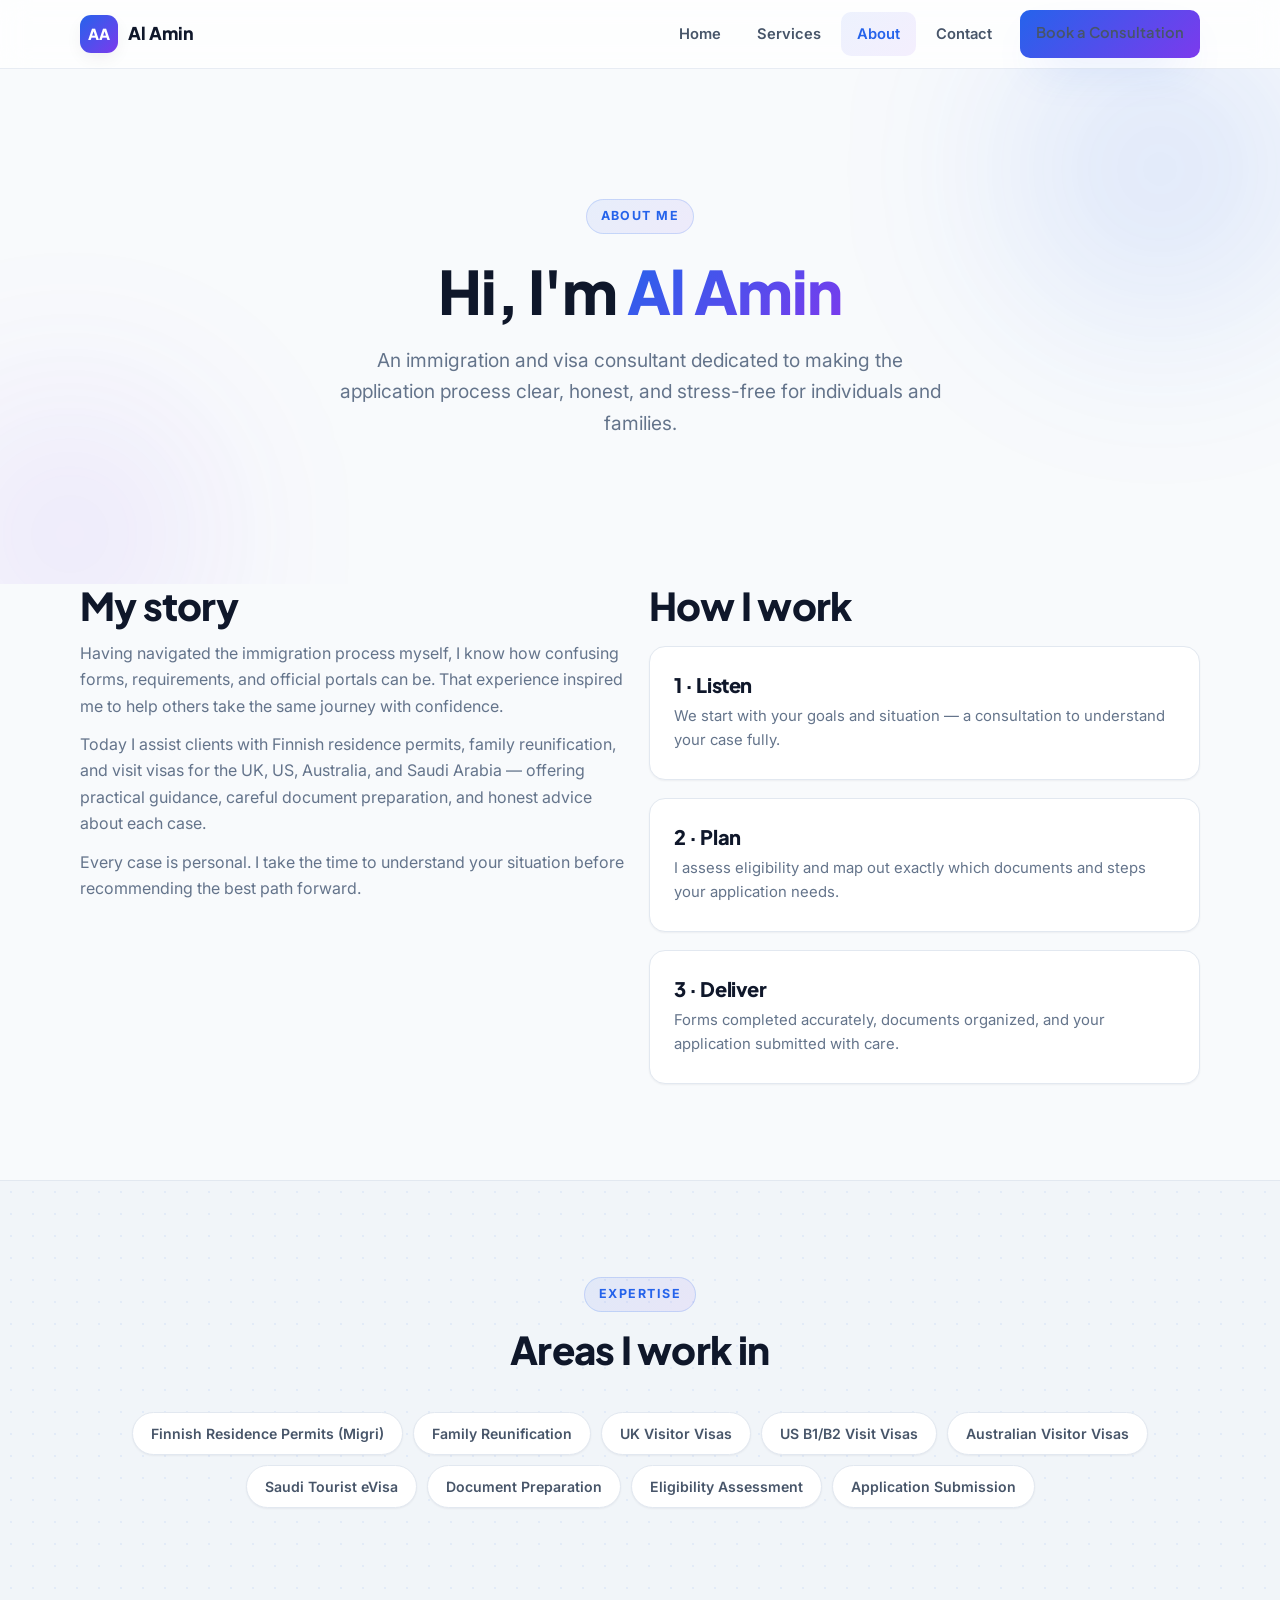
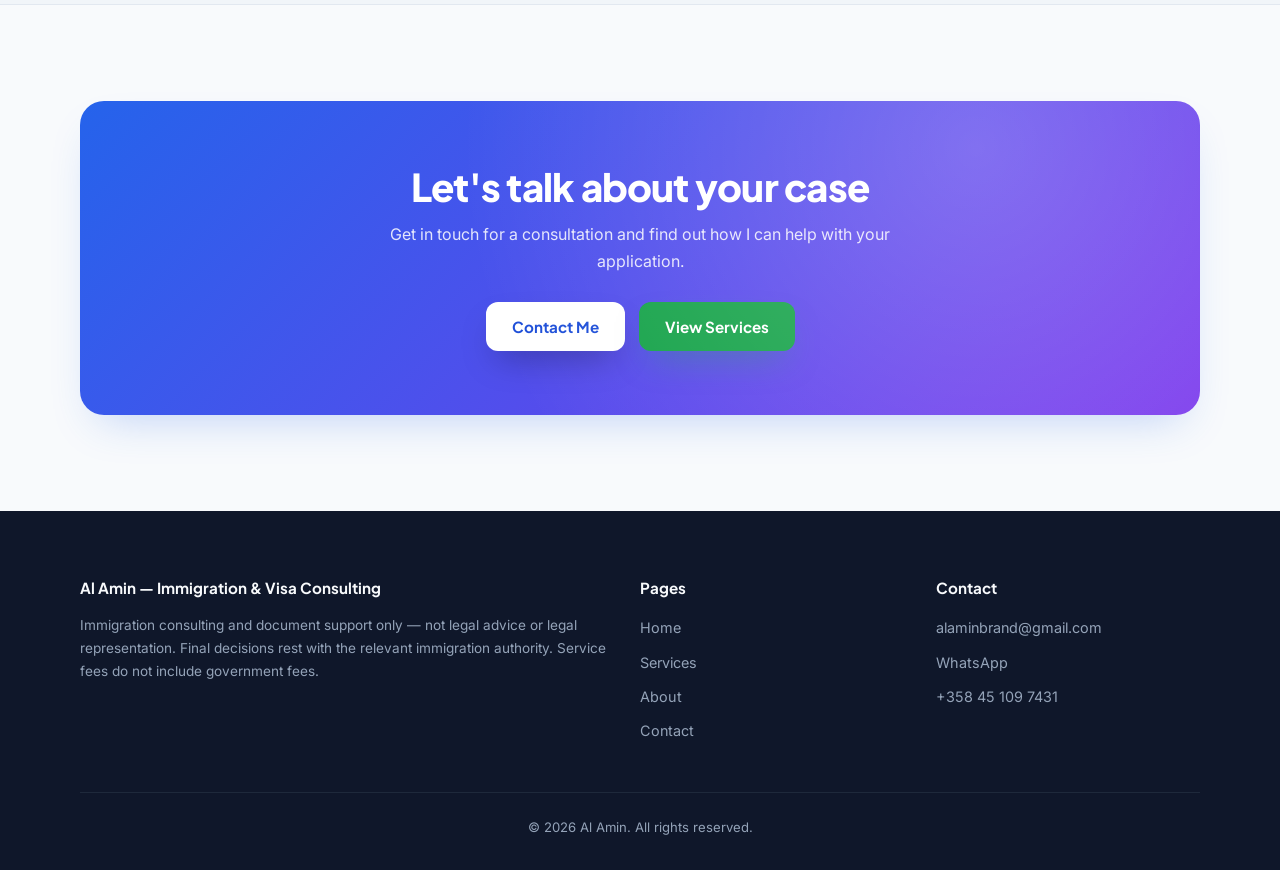
==== about.html @ 7b6c9563 "Add contact and services pages with corresponding styles and script" ====
<!DOCTYPE html>
<html lang="en">
<head>
    <meta charset="UTF-8">
    <meta name="viewport" content="width=device-width, initial-scale=1.0">
    <title>About | Al Amin — Immigration & Visa Consultant</title>
    <meta name="description" content="About Al Amin — immigration and visa consultant helping individuals and families with residence permits, family visas, and visit visa applications.">
    <link rel="preconnect" href="https://fonts.googleapis.com">
    <link rel="preconnect" href="https://fonts.gstatic.com" crossorigin>
    <link href="https://fonts.googleapis.com/css2?family=Inter:wght@400;500;600&family=Plus+Jakarta+Sans:wght@700;800&display=swap" rel="stylesheet">
    <link rel="stylesheet" href="css/style.css">
</head>
<body>

    <!-- Navigation -->
    <nav class="nav">
        <div class="container nav-inner">
            <a href="index.html" class="brand"><span class="brand-mark">AA</span> Al Amin</a>
            <ul class="nav-links">
                <li><a href="index.html">Home</a></li>
                <li><a href="services.html">Services</a></li>
                <li><a href="about.html" class="active">About</a></li>
                <li><a href="contact.html">Contact</a></li>
                <li class="nav-cta"><a href="contact.html" class="btn btn-primary">Book a Consultation</a></li>
            </ul>
            <button class="nav-toggle" aria-label="Toggle menu" aria-expanded="false">
                <span></span><span></span><span></span>
            </button>
        </div>
        <div class="mobile-menu">
            <div class="container">
                <ul>
                    <li><a href="index.html">Home</a></li>
                    <li><a href="services.html">Services</a></li>
                    <li><a href="about.html" class="active">About</a></li>
                    <li><a href="contact.html">Contact</a></li>
                </ul>
            </div>
        </div>
    </nav>

    <!-- Page hero -->
    <header class="hero hero-compact">
        <div class="container hero-inner">
            <span class="section-kicker">About Me</span>
            <h1>Hi, I'm <span class="grad-text">Al Amin</span></h1>
            <p class="lead">An immigration and visa consultant dedicated to making the application process clear, honest, and stress-free for individuals and families.</p>
        </div>
    </header>

    <!-- Bio -->
    <section class="section-flush-top">
        <div class="container">
            <div class="grid grid-2 grid-start">
                <div class="reveal">
                    <h2>My story</h2>
                    <!-- TODO: Replace with your real bio -->
                    <p class="muted">Having navigated the immigration process myself, I know how confusing forms, requirements, and official portals can be. That experience inspired me to help others take the same journey with confidence.</p>
                    <p class="muted">Today I assist clients with Finnish residence permits, family reunification, and visit visas for the UK, US, Australia, and Saudi Arabia — offering practical guidance, careful document preparation, and honest advice about each case.</p>
                    <p class="muted">Every case is personal. I take the time to understand your situation before recommending the best path forward.</p>
                </div>
                <div class="reveal">
                    <h2>How I work</h2>
                    <div class="grid mt-18">
                        <div class="card"><h3>1 · Listen</h3><p>We start with your goals and situation — a consultation to understand your case fully.</p></div>
                        <div class="card"><h3>2 · Plan</h3><p>I assess eligibility and map out exactly which documents and steps your application needs.</p></div>
                        <div class="card"><h3>3 · Deliver</h3><p>Forms completed accurately, documents organized, and your application submitted with care.</p></div>
                    </div>
                </div>
            </div>
        </div>
    </section>

    <!-- Expertise -->
    <section class="section-alt">
        <div class="container">
            <div class="section-head center reveal">
                <span class="section-kicker">Expertise</span>
                <h2>Areas I work in</h2>
            </div>
            <div class="pills reveal pills-center">
                <span class="pill">Finnish Residence Permits (Migri)</span>
                <span class="pill">Family Reunification</span>
                <span class="pill">UK Visitor Visas</span>
                <span class="pill">US B1/B2 Visit Visas</span>
                <span class="pill">Australian Visitor Visas</span>
                <span class="pill">Saudi Tourist eVisa</span>
                <span class="pill">Document Preparation</span>
                <span class="pill">Eligibility Assessment</span>
                <span class="pill">Application Submission</span>
            </div>
        </div>
    </section>

    <!-- CTA -->
    <section>
        <div class="container">
            <div class="cta-band reveal">
                <h2>Let's talk about your case</h2>
                <p>Get in touch for a consultation and find out how I can help with your application.</p>
                <div class="hero-actions">
                    <a href="contact.html" class="btn btn-primary">Contact Me</a>
                    <a href="services.html" class="btn btn-whatsapp">View Services</a>
                </div>
            </div>
        </div>
    </section>

    <!-- Footer -->
    <footer class="footer-flush">
        <div class="container">
            <div class="footer-grid">
                <div>
                    <h4>Al Amin — Immigration &amp; Visa Consulting</h4>
                    <p>Immigration consulting and document support only — not legal advice or legal representation. Final decisions rest with the relevant immigration authority. Service fees do not include government fees.</p>
                </div>
                <div>
                    <h4>Pages</h4>
                    <ul>
                        <li><a href="index.html">Home</a></li>
                        <li><a href="services.html">Services</a></li>
                        <li><a href="about.html">About</a></li>
                        <li><a href="contact.html">Contact</a></li>
                    </ul>
                </div>
                <div>
                    <h4>Contact</h4>
                    <ul>
                        <li><a href="mailto:alaminbrand@gmail.com">alaminbrand@gmail.com</a></li>
                        <li><a href="https://wa.me/358451097431" target="_blank" rel="noopener">WhatsApp</a></li>
                        <li><a href="tel:+358451097431">+358 45 109 7431</a></li>
                    </ul>
                </div>
            </div>
            <div class="footer-bottom">
                <p>&copy; 2026 Al Amin. All rights reserved.</p>
            </div>
        </div>
    </footer>

    <script src="js/main.js"></script>
</body>
</html>
---- css/style.css ----
/* ==========================================================================
   Al Amin — Immigration & Visa Consulting
   Premium light theme · mobile-first
   ========================================================================== */

:root {
  --bg: #f8fafc;
  --surface: #ffffff;
  --ink: #0f172a;
  --ink-soft: #475569;
  --ink-muted: #64748b;
  --line: #e2e8f0;
  --brand: #2563eb;
  --brand-dark: #1d4ed8;
  --brand-ink: #1e3a8a;
  --accent: #7c3aed;
  --grad: linear-gradient(135deg, #2563eb 0%, #7c3aed 100%);
  --grad-soft: linear-gradient(135deg, rgba(37, 99, 235, 0.08), rgba(124, 58, 237, 0.08));
  --shadow-sm: 0 1px 2px rgba(15, 23, 42, 0.05);
  --shadow-md: 0 6px 20px -6px rgba(15, 23, 42, 0.12);
  --shadow-lg: 0 20px 45px -18px rgba(37, 99, 235, 0.28);
  --radius: 16px;
  --radius-lg: 24px;
  --font-display: 'Plus Jakarta Sans', 'Segoe UI', sans-serif;
  --font-body: 'Inter', 'Segoe UI', sans-serif;
  --nav-h: 68px;
}

* { box-sizing: border-box; margin: 0; padding: 0; }

html { scroll-behavior: smooth; }

body {
  font-family: var(--font-body);
  background: var(--bg);
  color: var(--ink);
  line-height: 1.65;
  -webkit-font-smoothing: antialiased;
  overflow-x: hidden;
}

img, svg { display: block; max-width: 100%; }

.container {
  width: min(1120px, 100% - 40px);
  margin-inline: auto;
}

/* --------------------------------------------------------------------------
   Typography
   -------------------------------------------------------------------------- */
h1, h2, h3 {
  font-family: var(--font-display);
  font-weight: 800;
  line-height: 1.15;
  letter-spacing: -0.02em;
}

h1 { font-size: clamp(2.2rem, 6vw, 3.75rem); }
h2 { font-size: clamp(1.6rem, 4vw, 2.4rem); }
h3 { font-size: clamp(1.05rem, 2.5vw, 1.25rem); }

.grad-text {
  background: var(--grad);
  -webkit-background-clip: text;
  background-clip: text;
  color: transparent;
}

.section-kicker {
  display: inline-block;
  font-size: 0.78rem;
  font-weight: 700;
  letter-spacing: 0.12em;
  text-transform: uppercase;
  color: var(--brand);
  background: var(--grad-soft);
  border: 1px solid rgba(37, 99, 235, 0.18);
  padding: 6px 14px;
  border-radius: 999px;
  margin-bottom: 16px;
}

.section-head { max-width: 640px; margin-bottom: 40px; }
.section-head p { color: var(--ink-muted); margin-top: 12px; font-size: 1.02rem; }
.section-head.center { margin-inline: auto; text-align: center; }

section { padding: clamp(56px, 9vw, 96px) 0; }

/* Utilities */
.muted { color: var(--ink-muted); margin-top: 12px; }
.section-flush-top { padding-top: 0; }
.footer-flush { margin-top: 0; }
.hero-compact { padding-bottom: clamp(32px, 5vw, 56px); }
.grid-center { align-items: center; }
.grid-start { align-items: start; }
.grid-narrow { max-width: 760px; margin-inline: auto; }
.mt-18 { margin-top: 18px; }
.mt-26 { margin-top: 26px; }
.view-all { text-align: center; margin-top: 36px; }
.pills-center { justify-content: center; }
.fee-note { margin-top: 28px; color: var(--ink-muted); font-size: 0.9rem; text-align: center; }
.card-icon-green { color: #16a34a; background: rgba(22, 163, 74, 0.08); border-color: rgba(22, 163, 74, 0.2); }

/* --------------------------------------------------------------------------
   Buttons
   -------------------------------------------------------------------------- */
.btn {
  display: inline-flex;
  align-items: center;
  justify-content: center;
  gap: 8px;
  min-height: 48px;
  padding: 12px 26px;
  border-radius: 12px;
  font-family: var(--font-display);
  font-weight: 700;
  font-size: 0.95rem;
  text-decoration: none;
  cursor: pointer;
  border: none;
  transition: transform 0.2s ease, box-shadow 0.2s ease, background 0.2s ease;
}

.btn-primary {
  background: var(--grad);
  color: #fff;
  box-shadow: var(--shadow-lg);
}
.btn-primary:hover { transform: translateY(-2px); box-shadow: 0 24px 50px -16px rgba(37, 99, 235, 0.45); }

.btn-outline {
  background: var(--surface);
  color: var(--ink);
  border: 1.5px solid var(--line);
  box-shadow: var(--shadow-sm);
}
.btn-outline:hover { border-color: var(--brand); color: var(--brand); transform: translateY(-2px); }

.btn-whatsapp {
  background: #16a34a;
  color: #fff;
  box-shadow: 0 16px 35px -14px rgba(22, 163, 74, 0.5);
}
.btn-whatsapp:hover { background: #15803d; transform: translateY(-2px); }

/* --------------------------------------------------------------------------
   Navigation — glassmorphism sticky
   -------------------------------------------------------------------------- */
.nav {
  position: sticky;
  top: 0;
  z-index: 100;
  background: rgba(255, 255, 255, 0.75);
  -webkit-backdrop-filter: blur(14px);
  backdrop-filter: blur(14px);
  border-bottom: 1px solid rgba(226, 232, 240, 0.8);
}

.nav-inner {
  display: flex;
  align-items: center;
  justify-content: space-between;
  min-height: var(--nav-h);
}

.brand {
  display: flex;
  align-items: center;
  gap: 10px;
  text-decoration: none;
  color: var(--ink);
  font-family: var(--font-display);
  font-weight: 800;
  font-size: 1.1rem;
}

.brand-mark {
  width: 38px;
  height: 38px;
  border-radius: 11px;
  background: var(--grad);
  color: #fff;
  display: grid;
  place-items: center;
  font-size: 0.95rem;
  font-weight: 800;
  box-shadow: var(--shadow-md);
}

.nav-links {
  display: none;
  list-style: none;
  gap: 4px;
  align-items: center;
}

.nav-links a {
  display: inline-block;
  padding: 10px 16px;
  border-radius: 10px;
  text-decoration: none;
  color: var(--ink-soft);
  font-weight: 600;
  font-size: 0.92rem;
  transition: color 0.2s ease, background 0.2s ease;
}

.nav-links a:hover { color: var(--brand); background: var(--grad-soft); }
.nav-links a.active { color: var(--brand); background: var(--grad-soft); }
.nav-links .nav-cta { margin-left: 8px; }

.nav-toggle {
  display: inline-flex;
  flex-direction: column;
  justify-content: center;
  gap: 5px;
  width: 46px;
  height: 46px;
  padding: 12px;
  background: none;
  border: 1.5px solid var(--line);
  border-radius: 12px;
  cursor: pointer;
}

.nav-toggle span {
  display: block;
  height: 2px;
  width: 100%;
  background: var(--ink);
  border-radius: 2px;
  transition: transform 0.25s ease, opacity 0.25s ease;
}

.nav-toggle[aria-expanded="true"] span:nth-child(1) { transform: translateY(7px) rotate(45deg); }
.nav-toggle[aria-expanded="true"] span:nth-child(2) { opacity: 0; }
.nav-toggle[aria-expanded="true"] span:nth-child(3) { transform: translateY(-7px) rotate(-45deg); }

/* Mobile menu */
.mobile-menu {
  display: none;
  border-top: 1px solid var(--line);
  background: rgba(255, 255, 255, 0.97);
  -webkit-backdrop-filter: blur(14px);
  backdrop-filter: blur(14px);
  padding: 12px 0 20px;
}
.mobile-menu.open { display: block; }

.mobile-menu ul { list-style: none; }

.mobile-menu a {
  display: block;
  padding: 14px 20px;
  border-radius: 12px;
  text-decoration: none;
  color: var(--ink-soft);
  font-weight: 600;
  font-size: 1rem;
}
.mobile-menu a:hover, .mobile-menu a.active { color: var(--brand); background: var(--grad-soft); }

/* --------------------------------------------------------------------------
   Hero — gradient blobs
   -------------------------------------------------------------------------- */
.hero {
  position: relative;
  padding: clamp(64px, 11vw, 130px) 0 clamp(56px, 9vw, 110px);
  overflow: hidden;
}

.hero::before,
.hero::after {
  content: "";
  position: absolute;
  border-radius: 50%;
  filter: blur(90px);
  opacity: 0.55;
  pointer-events: none;
}

.hero::before {
  width: 480px; height: 480px;
  background: radial-gradient(circle, rgba(37, 99, 235, 0.35), transparent 65%);
  top: -140px; right: -120px;
}

.hero::after {
  width: 420px; height: 420px;
  background: radial-gradient(circle, rgba(124, 58, 237, 0.28), transparent 65%);
  bottom: -160px; left: -140px;
}

.hero-inner { position: relative; z-index: 1; text-align: center; max-width: 780px; margin-inline: auto; }

.hero .section-kicker { margin-bottom: 22px; }

.hero p.lead {
  color: var(--ink-muted);
  font-size: clamp(1rem, 2.5vw, 1.2rem);
  max-width: 620px;
  margin: 20px auto 34px;
}

.hero-actions {
  display: flex;
  flex-wrap: wrap;
  gap: 14px;
  justify-content: center;
}

.hero-stats {
  display: grid;
  grid-template-columns: repeat(3, 1fr);
  gap: 12px;
  margin-top: clamp(40px, 7vw, 64px);
}

.stat {
  background: var(--surface);
  border: 1px solid var(--line);
  border-radius: var(--radius);
  padding: 18px 12px;
  box-shadow: var(--shadow-sm);
}

.stat strong {
  display: block;
  font-family: var(--font-display);
  font-size: clamp(1.2rem, 3.5vw, 1.6rem);
  font-weight: 800;
  background: var(--grad);
  -webkit-background-clip: text;
  background-clip: text;
  color: transparent;
}

.stat span { font-size: 0.8rem; color: var(--ink-muted); font-weight: 500; }

/* --------------------------------------------------------------------------
   Cards
   -------------------------------------------------------------------------- */
.grid {
  display: grid;
  grid-template-columns: 1fr;
  gap: 18px;
}

.card {
  position: relative;
  background: var(--surface);
  border: 1px solid var(--line);
  border-radius: var(--radius);
  padding: 26px 24px;
  box-shadow: var(--shadow-sm);
  transition: transform 0.25s ease, box-shadow 0.25s ease, border-color 0.25s ease;
}

.card:hover {
  transform: translateY(-5px);
  box-shadow: var(--shadow-lg);
  border-color: rgba(37, 99, 235, 0.35);
}

.card-icon {
  width: 48px;
  height: 48px;
  border-radius: 13px;
  background: var(--grad-soft);
  border: 1px solid rgba(37, 99, 235, 0.15);
  display: grid;
  place-items: center;
  margin-bottom: 16px;
  color: var(--brand);
}

.card h3 { margin-bottom: 8px; }
.card p { color: var(--ink-muted); font-size: 0.93rem; }

.price-badge {
  display: inline-block;
  margin-top: 16px;
  padding: 6px 14px;
  border-radius: 999px;
  background: var(--grad);
  color: #fff;
  font-family: var(--font-display);
  font-weight: 700;
  font-size: 0.9rem;
  box-shadow: 0 8px 18px -8px rgba(37, 99, 235, 0.5);
}

/* Skills pills */
.pills { display: flex; flex-wrap: wrap; gap: 10px; }

.pill {
  background: var(--surface);
  border: 1px solid var(--line);
  border-radius: 999px;
  padding: 9px 18px;
  font-size: 0.88rem;
  font-weight: 600;
  color: var(--ink-soft);
  box-shadow: var(--shadow-sm);
  transition: border-color 0.2s ease, color 0.2s ease, transform 0.2s ease;
}
.pill:hover { border-color: var(--brand); color: var(--brand); transform: translateY(-2px); }

/* --------------------------------------------------------------------------
   Section backgrounds
   -------------------------------------------------------------------------- */
.section-alt {
  background:
    radial-gradient(rgba(37, 99, 235, 0.07) 1px, transparent 1px);
  background-size: 22px 22px;
  background-color: #f1f5f9;
  border-top: 1px solid var(--line);
  border-bottom: 1px solid var(--line);
}

/* CTA band */
.cta-band {
  position: relative;
  background: var(--grad);
  border-radius: var(--radius-lg);
  padding: clamp(36px, 6vw, 64px);
  text-align: center;
  color: #fff;
  overflow: hidden;
  box-shadow: var(--shadow-lg);
}

.cta-band::before {
  content: "";
  position: absolute;
  inset: 0;
  background: radial-gradient(circle at 80% 15%, rgba(255, 255, 255, 0.22), transparent 55%);
  pointer-events: none;
}

.cta-band h2 { color: #fff; margin-bottom: 12px; }
.cta-band p { color: rgba(255, 255, 255, 0.85); max-width: 520px; margin: 0 auto 28px; }

.cta-band .btn-primary {
  background: #fff;
  color: var(--brand-dark);
  box-shadow: 0 16px 35px -12px rgba(0, 0, 0, 0.35);
}

/* --------------------------------------------------------------------------
   Contact cards
   -------------------------------------------------------------------------- */
.contact-card {
  text-align: center;
  padding: 36px 24px;
}

.contact-card .card-icon { margin-inline: auto; width: 56px; height: 56px; }
.contact-card h3 { margin-top: 4px; }
.contact-card p { margin: 6px 0 18px; word-break: break-word; }

/* --------------------------------------------------------------------------
   Disclaimer
   -------------------------------------------------------------------------- */
.disclaimer {
  background: #fffbeb;
  border: 1px solid #fde68a;
  border-radius: var(--radius);
  padding: 26px 24px;
}

.disclaimer h3 { display: flex; align-items: center; gap: 10px; color: #92400e; margin-bottom: 12px; }
.disclaimer p { color: #78350f; font-size: 0.92rem; margin-bottom: 12px; }
.disclaimer p:last-child { margin-bottom: 0; }

/* --------------------------------------------------------------------------
   Footer — dark navy
   -------------------------------------------------------------------------- */
footer {
  background: #0f172a;
  color: #94a3b8;
  padding: clamp(40px, 7vw, 64px) 0 32px;
  margin-top: clamp(56px, 9vw, 96px);
}

.footer-grid {
  display: grid;
  grid-template-columns: 1fr;
  gap: 32px;
  margin-bottom: 40px;
}

.footer-grid h4 {
  color: #f8fafc;
  font-family: var(--font-display);
  font-size: 0.95rem;
  margin-bottom: 14px;
}

.footer-grid ul { list-style: none; }
.footer-grid li { margin-bottom: 8px; }
.footer-grid a { color: #94a3b8; text-decoration: none; font-size: 0.9rem; transition: color 0.2s ease; }
.footer-grid a:hover { color: #38bdf8; }
.footer-grid p { font-size: 0.85rem; line-height: 1.7; }

.footer-bottom {
  border-top: 1px solid #1e293b;
  padding-top: 24px;
  font-size: 0.82rem;
  text-align: center;
}

/* --------------------------------------------------------------------------
   Scroll reveal
   -------------------------------------------------------------------------- */
.reveal {
  opacity: 0;
  transform: translateY(26px);
  transition: opacity 0.6s ease, transform 0.6s ease;
}
.reveal.visible { opacity: 1; transform: none; }

@media (prefers-reduced-motion: reduce) {
  html { scroll-behavior: auto; }
  *, *::before, *::after { transition: none !important; animation: none !important; }
  .reveal { opacity: 1; transform: none; }
}

/* --------------------------------------------------------------------------
   Breakpoints
   -------------------------------------------------------------------------- */
@media (min-width: 640px) {
  .grid-2 { grid-template-columns: repeat(2, 1fr); }
}

@media (min-width: 768px) {
  .grid-3 { grid-template-columns: repeat(2, 1fr); }
  .hero-stats { gap: 18px; }
}

@media (min-width: 1024px) {
  .nav-links { display: flex; }
  .nav-toggle { display: none; }
  .mobile-menu { display: none !important; }
  .grid-3 { grid-template-columns: repeat(3, 1fr); }
  .footer-grid { grid-template-columns: 2fr 1fr 1fr; }
}
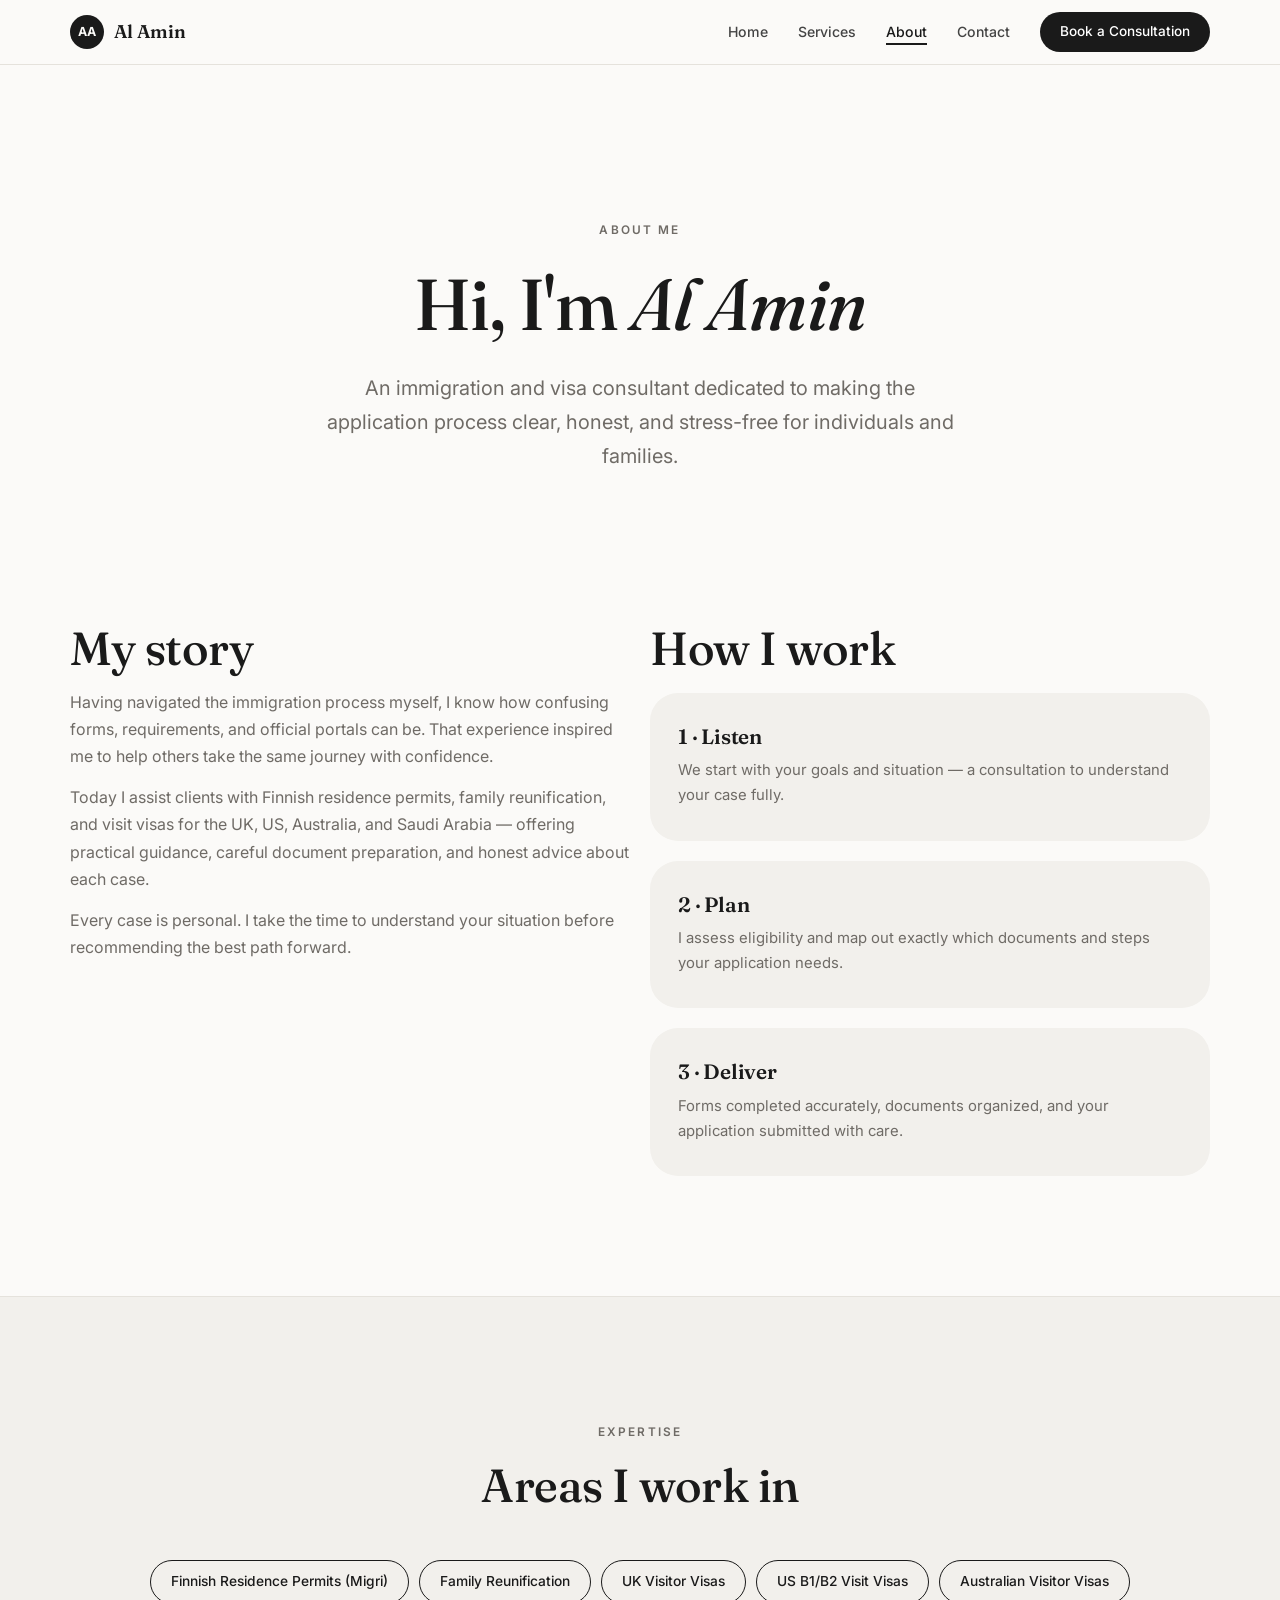
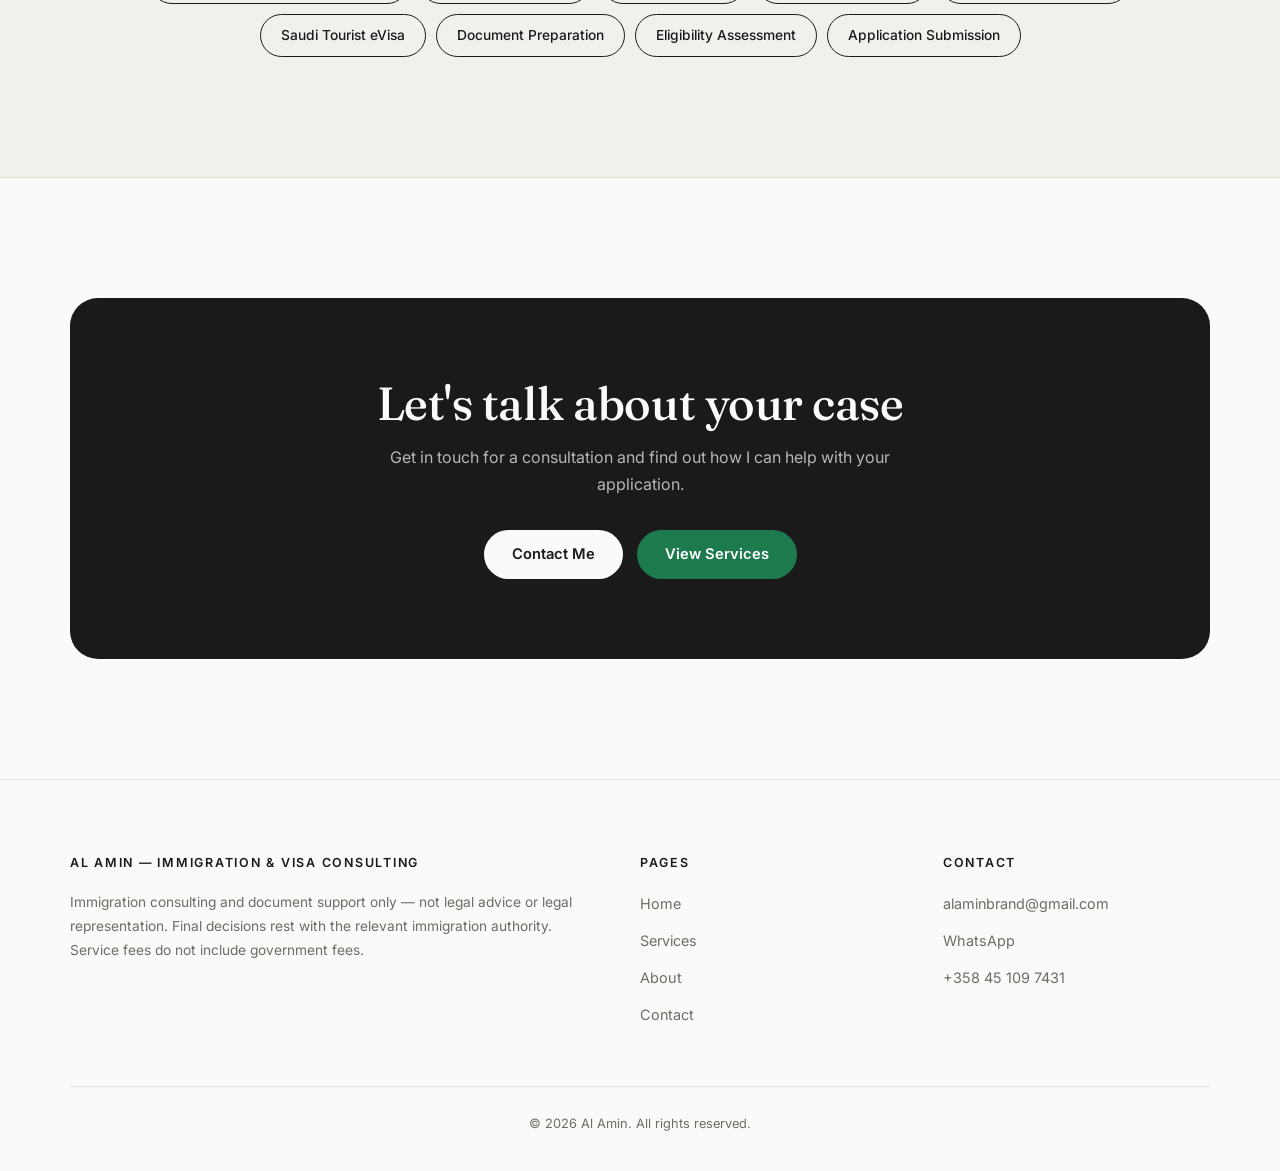
==== commit 9b50d368: "Update font styles and improve text clarity across multiple pages" ====
--- a/about.html
+++ b/about.html
@@ -7,7 +7,7 @@
     <meta name="description" content="About Al Amin — immigration and visa consultant helping individuals and families with residence permits, family visas, and visit visa applications.">
     <link rel="preconnect" href="https://fonts.googleapis.com">
     <link rel="preconnect" href="https://fonts.gstatic.com" crossorigin>
-    <link href="https://fonts.googleapis.com/css2?family=Inter:wght@400;500;600&family=Plus+Jakarta+Sans:wght@700;800&display=swap" rel="stylesheet">
+    <link href="https://fonts.googleapis.com/css2?family=Inter:wght@400;500;600&family=Fraunces:ital,opsz,wght@0,9..144,500;0,9..144,600;1,9..144,500&display=swap" rel="stylesheet">
     <link rel="stylesheet" href="css/style.css">
 </head>
 <body>
--- a/css/style.css
+++ b/css/style.css
@@ -1,29 +1,24 @@
 /* ==========================================================================
    Al Amin — Immigration & Visa Consulting
-   Premium light theme · mobile-first
+   Paper-minimal editorial theme (reMarkable-inspired) · mobile-first
    ========================================================================== */
 
 :root {
-  --bg: #f8fafc;
+  --bg: #fbfaf8;
   --surface: #ffffff;
-  --ink: #0f172a;
-  --ink-soft: #475569;
-  --ink-muted: #64748b;
-  --line: #e2e8f0;
-  --brand: #2563eb;
-  --brand-dark: #1d4ed8;
-  --brand-ink: #1e3a8a;
-  --accent: #7c3aed;
-  --grad: linear-gradient(135deg, #2563eb 0%, #7c3aed 100%);
-  --grad-soft: linear-gradient(135deg, rgba(37, 99, 235, 0.08), rgba(124, 58, 237, 0.08));
-  --shadow-sm: 0 1px 2px rgba(15, 23, 42, 0.05);
-  --shadow-md: 0 6px 20px -6px rgba(15, 23, 42, 0.12);
-  --shadow-lg: 0 20px 45px -18px rgba(37, 99, 235, 0.28);
+  --panel: #f2f0ec;
+  --panel-hover: #ecece4;
+  --ink: #1a1a1a;
+  --ink-soft: #444444;
+  --ink-muted: #6f6b66;
+  --line: #e5e2dc;
+  --accent-green: #1d7a4f;
+  --shadow-md: 0 10px 30px -12px rgba(26, 26, 26, 0.12);
   --radius: 16px;
-  --radius-lg: 24px;
-  --font-display: 'Plus Jakarta Sans', 'Segoe UI', sans-serif;
+  --radius-lg: 28px;
+  --font-display: 'Fraunces', Georgia, serif;
   --font-body: 'Inter', 'Segoe UI', sans-serif;
-  --nav-h: 68px;
+  --nav-h: 64px;
 }
 
 * { box-sizing: border-box; margin: 0; padding: 0; }
@@ -34,7 +29,7 @@
   font-family: var(--font-body);
   background: var(--bg);
   color: var(--ink);
-  line-height: 1.65;
+  line-height: 1.7;
   -webkit-font-smoothing: antialiased;
   overflow-x: hidden;
 }
@@ -42,53 +37,48 @@
 img, svg { display: block; max-width: 100%; }
 
 .container {
-  width: min(1120px, 100% - 40px);
+  width: min(1140px, 100% - 40px);
   margin-inline: auto;
 }
 
 /* --------------------------------------------------------------------------
-   Typography
+   Typography — editorial serif headlines, quiet body
    -------------------------------------------------------------------------- */
 h1, h2, h3 {
   font-family: var(--font-display);
-  font-weight: 800;
-  line-height: 1.15;
-  letter-spacing: -0.02em;
-}
-
-h1 { font-size: clamp(2.2rem, 6vw, 3.75rem); }
-h2 { font-size: clamp(1.6rem, 4vw, 2.4rem); }
-h3 { font-size: clamp(1.05rem, 2.5vw, 1.25rem); }
+  font-weight: 500;
+  line-height: 1.12;
+  letter-spacing: -0.01em;
+}
+
+h1 { font-size: clamp(2.5rem, 7vw, 4.5rem); }
+h2 { font-size: clamp(1.8rem, 4.5vw, 2.9rem); }
+h3 { font-size: clamp(1.1rem, 2.5vw, 1.3rem); font-weight: 600; }
 
 .grad-text {
-  background: var(--grad);
-  -webkit-background-clip: text;
-  background-clip: text;
-  color: transparent;
+  font-style: italic;
+  color: var(--ink);
 }
 
 .section-kicker {
   display: inline-block;
-  font-size: 0.78rem;
-  font-weight: 700;
-  letter-spacing: 0.12em;
+  font-family: var(--font-body);
+  font-size: 0.74rem;
+  font-weight: 600;
+  letter-spacing: 0.18em;
   text-transform: uppercase;
-  color: var(--brand);
-  background: var(--grad-soft);
-  border: 1px solid rgba(37, 99, 235, 0.18);
-  padding: 6px 14px;
-  border-radius: 999px;
-  margin-bottom: 16px;
-}
-
-.section-head { max-width: 640px; margin-bottom: 40px; }
-.section-head p { color: var(--ink-muted); margin-top: 12px; font-size: 1.02rem; }
+  color: var(--ink-muted);
+  margin-bottom: 18px;
+}
+
+.section-head { max-width: 640px; margin-bottom: 48px; }
+.section-head p { color: var(--ink-muted); margin-top: 16px; font-size: 1.05rem; }
 .section-head.center { margin-inline: auto; text-align: center; }
 
-section { padding: clamp(56px, 9vw, 96px) 0; }
+section { padding: clamp(64px, 10vw, 120px) 0; }
 
 /* Utilities */
-.muted { color: var(--ink-muted); margin-top: 12px; }
+.muted { color: var(--ink-muted); margin-top: 14px; }
 .section-flush-top { padding-top: 0; }
 .footer-flush { margin-top: 0; }
 .hero-compact { padding-bottom: clamp(32px, 5vw, 56px); }
@@ -97,13 +87,13 @@
 .grid-narrow { max-width: 760px; margin-inline: auto; }
 .mt-18 { margin-top: 18px; }
 .mt-26 { margin-top: 26px; }
-.view-all { text-align: center; margin-top: 36px; }
+.view-all { text-align: center; margin-top: 44px; }
 .pills-center { justify-content: center; }
-.fee-note { margin-top: 28px; color: var(--ink-muted); font-size: 0.9rem; text-align: center; }
-.card-icon-green { color: #16a34a; background: rgba(22, 163, 74, 0.08); border-color: rgba(22, 163, 74, 0.2); }
-
-/* --------------------------------------------------------------------------
-   Buttons
+.fee-note { margin-top: 32px; color: var(--ink-muted); font-size: 0.9rem; text-align: center; }
+.card-icon-green { color: var(--accent-green); }
+
+/* --------------------------------------------------------------------------
+   Buttons — quiet pills
    -------------------------------------------------------------------------- */
 .btn {
   display: inline-flex;
@@ -111,50 +101,47 @@
   justify-content: center;
   gap: 8px;
   min-height: 48px;
-  padding: 12px 26px;
-  border-radius: 12px;
-  font-family: var(--font-display);
-  font-weight: 700;
-  font-size: 0.95rem;
+  padding: 12px 28px;
+  border-radius: 999px;
+  font-family: var(--font-body);
+  font-weight: 600;
+  font-size: 0.92rem;
   text-decoration: none;
   cursor: pointer;
   border: none;
-  transition: transform 0.2s ease, box-shadow 0.2s ease, background 0.2s ease;
+  transition: background 0.2s ease, color 0.2s ease, border-color 0.2s ease, opacity 0.2s ease;
 }
 
 .btn-primary {
-  background: var(--grad);
+  background: var(--ink);
   color: #fff;
-  box-shadow: var(--shadow-lg);
-}
-.btn-primary:hover { transform: translateY(-2px); box-shadow: 0 24px 50px -16px rgba(37, 99, 235, 0.45); }
+}
+.btn-primary:hover { background: #000; }
 
 .btn-outline {
-  background: var(--surface);
-  color: var(--ink);
-  border: 1.5px solid var(--line);
-  box-shadow: var(--shadow-sm);
-}
-.btn-outline:hover { border-color: var(--brand); color: var(--brand); transform: translateY(-2px); }
+  background: transparent;
+  color: var(--ink);
+  border: 1px solid var(--ink);
+}
+.btn-outline:hover { background: var(--ink); color: #fff; }
 
 .btn-whatsapp {
-  background: #16a34a;
+  background: var(--accent-green);
   color: #fff;
-  box-shadow: 0 16px 35px -14px rgba(22, 163, 74, 0.5);
-}
-.btn-whatsapp:hover { background: #15803d; transform: translateY(-2px); }
-
-/* --------------------------------------------------------------------------
-   Navigation — glassmorphism sticky
+}
+.btn-whatsapp:hover { background: #155e3d; }
+
+/* --------------------------------------------------------------------------
+   Navigation — thin, clean, paper-white
    -------------------------------------------------------------------------- */
 .nav {
   position: sticky;
   top: 0;
   z-index: 100;
-  background: rgba(255, 255, 255, 0.75);
-  -webkit-backdrop-filter: blur(14px);
-  backdrop-filter: blur(14px);
-  border-bottom: 1px solid rgba(226, 232, 240, 0.8);
+  background: rgba(251, 250, 248, 0.92);
+  -webkit-backdrop-filter: blur(8px);
+  backdrop-filter: blur(8px);
+  border-bottom: 1px solid var(--line);
 }
 
 .nav-inner {
@@ -171,44 +158,51 @@
   text-decoration: none;
   color: var(--ink);
   font-family: var(--font-display);
-  font-weight: 800;
-  font-size: 1.1rem;
+  font-weight: 600;
+  font-size: 1.15rem;
 }
 
 .brand-mark {
-  width: 38px;
-  height: 38px;
-  border-radius: 11px;
-  background: var(--grad);
-  color: #fff;
+  width: 34px;
+  height: 34px;
+  border-radius: 50%;
+  background: var(--ink);
+  color: var(--bg);
   display: grid;
   place-items: center;
-  font-size: 0.95rem;
-  font-weight: 800;
-  box-shadow: var(--shadow-md);
+  font-family: var(--font-body);
+  font-size: 0.78rem;
+  font-weight: 700;
+  letter-spacing: 0.02em;
 }
 
 .nav-links {
   display: none;
   list-style: none;
-  gap: 4px;
+  gap: 2px;
   align-items: center;
 }
 
 .nav-links a {
   display: inline-block;
-  padding: 10px 16px;
-  border-radius: 10px;
+  padding: 8px 14px;
   text-decoration: none;
   color: var(--ink-soft);
-  font-weight: 600;
-  font-size: 0.92rem;
-  transition: color 0.2s ease, background 0.2s ease;
-}
-
-.nav-links a:hover { color: var(--brand); background: var(--grad-soft); }
-.nav-links a.active { color: var(--brand); background: var(--grad-soft); }
-.nav-links .nav-cta { margin-left: 8px; }
+  font-weight: 500;
+  font-size: 0.88rem;
+  border-radius: 999px;
+  transition: color 0.2s ease;
+}
+
+.nav-links a:hover { color: var(--ink); }
+.nav-links a.active {
+  color: var(--ink);
+  text-decoration: underline;
+  text-underline-offset: 6px;
+  text-decoration-thickness: 1.5px;
+}
+.nav-links .nav-cta { margin-left: 14px; }
+.nav-links .nav-cta a.btn { color: #fff; min-height: 40px; padding: 8px 20px; font-size: 0.85rem; }
 
 .nav-toggle {
   display: inline-flex;
@@ -217,33 +211,31 @@
   gap: 5px;
   width: 46px;
   height: 46px;
-  padding: 12px;
+  padding: 13px;
   background: none;
-  border: 1.5px solid var(--line);
-  border-radius: 12px;
+  border: 1px solid var(--line);
+  border-radius: 999px;
   cursor: pointer;
 }
 
 .nav-toggle span {
   display: block;
-  height: 2px;
+  height: 1.5px;
   width: 100%;
   background: var(--ink);
   border-radius: 2px;
   transition: transform 0.25s ease, opacity 0.25s ease;
 }
 
-.nav-toggle[aria-expanded="true"] span:nth-child(1) { transform: translateY(7px) rotate(45deg); }
+.nav-toggle[aria-expanded="true"] span:nth-child(1) { transform: translateY(6.5px) rotate(45deg); }
 .nav-toggle[aria-expanded="true"] span:nth-child(2) { opacity: 0; }
-.nav-toggle[aria-expanded="true"] span:nth-child(3) { transform: translateY(-7px) rotate(-45deg); }
+.nav-toggle[aria-expanded="true"] span:nth-child(3) { transform: translateY(-6.5px) rotate(-45deg); }
 
 /* Mobile menu */
 .mobile-menu {
   display: none;
   border-top: 1px solid var(--line);
-  background: rgba(255, 255, 255, 0.97);
-  -webkit-backdrop-filter: blur(14px);
-  backdrop-filter: blur(14px);
+  background: var(--bg);
   padding: 12px 0 20px;
 }
 .mobile-menu.open { display: block; }
@@ -252,55 +244,32 @@
 
 .mobile-menu a {
   display: block;
-  padding: 14px 20px;
-  border-radius: 12px;
+  padding: 14px 8px;
   text-decoration: none;
   color: var(--ink-soft);
-  font-weight: 600;
+  font-weight: 500;
   font-size: 1rem;
-}
-.mobile-menu a:hover, .mobile-menu a.active { color: var(--brand); background: var(--grad-soft); }
-
-/* --------------------------------------------------------------------------
-   Hero — gradient blobs
+  border-bottom: 1px solid var(--line);
+}
+.mobile-menu a:hover, .mobile-menu a.active { color: var(--ink); }
+
+/* --------------------------------------------------------------------------
+   Hero — calm, editorial, centered
    -------------------------------------------------------------------------- */
 .hero {
   position: relative;
-  padding: clamp(64px, 11vw, 130px) 0 clamp(56px, 9vw, 110px);
-  overflow: hidden;
-}
-
-.hero::before,
-.hero::after {
-  content: "";
-  position: absolute;
-  border-radius: 50%;
-  filter: blur(90px);
-  opacity: 0.55;
-  pointer-events: none;
-}
-
-.hero::before {
-  width: 480px; height: 480px;
-  background: radial-gradient(circle, rgba(37, 99, 235, 0.35), transparent 65%);
-  top: -140px; right: -120px;
-}
-
-.hero::after {
-  width: 420px; height: 420px;
-  background: radial-gradient(circle, rgba(124, 58, 237, 0.28), transparent 65%);
-  bottom: -160px; left: -140px;
-}
-
-.hero-inner { position: relative; z-index: 1; text-align: center; max-width: 780px; margin-inline: auto; }
-
-.hero .section-kicker { margin-bottom: 22px; }
+  padding: clamp(72px, 12vw, 150px) 0 clamp(56px, 9vw, 110px);
+}
+
+.hero-inner { text-align: center; max-width: 820px; margin-inline: auto; }
+
+.hero .section-kicker { margin-bottom: 24px; }
 
 .hero p.lead {
   color: var(--ink-muted);
-  font-size: clamp(1rem, 2.5vw, 1.2rem);
-  max-width: 620px;
-  margin: 20px auto 34px;
+  font-size: clamp(1.02rem, 2.5vw, 1.25rem);
+  max-width: 640px;
+  margin: 26px auto 40px;
 }
 
 .hero-actions {
@@ -313,211 +282,205 @@
 .hero-stats {
   display: grid;
   grid-template-columns: repeat(3, 1fr);
-  gap: 12px;
-  margin-top: clamp(40px, 7vw, 64px);
+  gap: 1px;
+  margin-top: clamp(48px, 8vw, 80px);
+  background: var(--line);
+  border: 1px solid var(--line);
+  border-radius: var(--radius);
+  overflow: hidden;
 }
 
 .stat {
   background: var(--surface);
-  border: 1px solid var(--line);
-  border-radius: var(--radius);
-  padding: 18px 12px;
-  box-shadow: var(--shadow-sm);
+  padding: 22px 12px;
 }
 
 .stat strong {
   display: block;
   font-family: var(--font-display);
-  font-size: clamp(1.2rem, 3.5vw, 1.6rem);
-  font-weight: 800;
-  background: var(--grad);
-  -webkit-background-clip: text;
-  background-clip: text;
-  color: transparent;
-}
-
-.stat span { font-size: 0.8rem; color: var(--ink-muted); font-weight: 500; }
-
-/* --------------------------------------------------------------------------
-   Cards
+  font-size: clamp(1.4rem, 4vw, 2rem);
+  font-weight: 500;
+  color: var(--ink);
+}
+
+.stat span {
+  font-size: 0.74rem;
+  color: var(--ink-muted);
+  font-weight: 500;
+  letter-spacing: 0.06em;
+  text-transform: uppercase;
+}
+
+/* --------------------------------------------------------------------------
+   Cards — flat, warm gray panels
    -------------------------------------------------------------------------- */
 .grid {
   display: grid;
   grid-template-columns: 1fr;
-  gap: 18px;
+  gap: 20px;
 }
 
 .card {
   position: relative;
+  background: var(--panel);
+  border-radius: var(--radius-lg);
+  padding: 32px 28px;
+  transition: background 0.25s ease, transform 0.25s ease, box-shadow 0.25s ease;
+}
+
+.card:hover {
+  background: var(--panel-hover);
+  transform: translateY(-3px);
+}
+
+.card-icon {
+  width: 46px;
+  height: 46px;
+  border-radius: 50%;
   background: var(--surface);
   border: 1px solid var(--line);
-  border-radius: var(--radius);
-  padding: 26px 24px;
-  box-shadow: var(--shadow-sm);
-  transition: transform 0.25s ease, box-shadow 0.25s ease, border-color 0.25s ease;
-}
-
-.card:hover {
-  transform: translateY(-5px);
-  box-shadow: var(--shadow-lg);
-  border-color: rgba(37, 99, 235, 0.35);
-}
-
-.card-icon {
-  width: 48px;
-  height: 48px;
-  border-radius: 13px;
-  background: var(--grad-soft);
-  border: 1px solid rgba(37, 99, 235, 0.15);
   display: grid;
   place-items: center;
-  margin-bottom: 16px;
-  color: var(--brand);
-}
-
-.card h3 { margin-bottom: 8px; }
+  margin-bottom: 20px;
+  color: var(--ink);
+}
+
+.card h3 { margin-bottom: 10px; }
 .card p { color: var(--ink-muted); font-size: 0.93rem; }
 
 .price-badge {
   display: inline-block;
-  margin-top: 16px;
-  padding: 6px 14px;
+  margin-top: 20px;
+  padding: 7px 16px;
   border-radius: 999px;
-  background: var(--grad);
-  color: #fff;
-  font-family: var(--font-display);
-  font-weight: 700;
-  font-size: 0.9rem;
-  box-shadow: 0 8px 18px -8px rgba(37, 99, 235, 0.5);
+  background: var(--ink);
+  color: var(--bg);
+  font-family: var(--font-body);
+  font-weight: 600;
+  font-size: 0.85rem;
+  letter-spacing: 0.01em;
 }
 
 /* Skills pills */
 .pills { display: flex; flex-wrap: wrap; gap: 10px; }
 
 .pill {
+  background: transparent;
+  border: 1px solid var(--ink);
+  border-radius: 999px;
+  padding: 9px 20px;
+  font-size: 0.86rem;
+  font-weight: 500;
+  color: var(--ink);
+  transition: background 0.2s ease, color 0.2s ease;
+}
+.pill:hover { background: var(--ink); color: var(--bg); }
+
+/* --------------------------------------------------------------------------
+   Section backgrounds — quiet warm panels
+   -------------------------------------------------------------------------- */
+.section-alt {
+  background: var(--panel);
+  border-top: 1px solid var(--line);
+  border-bottom: 1px solid var(--line);
+}
+
+.section-alt .card { background: var(--surface); }
+.section-alt .card:hover { background: var(--surface); box-shadow: var(--shadow-md); }
+
+/* CTA band — ink black */
+.cta-band {
+  position: relative;
+  background: var(--ink);
+  border-radius: var(--radius-lg);
+  padding: clamp(44px, 7vw, 80px);
+  text-align: center;
+  color: var(--bg);
+}
+
+.cta-band h2 { color: var(--bg); margin-bottom: 14px; }
+.cta-band p { color: rgba(251, 250, 248, 0.7); max-width: 520px; margin: 0 auto 32px; }
+
+.cta-band .btn-primary {
+  background: var(--bg);
+  color: var(--ink);
+}
+.cta-band .btn-primary:hover { background: #fff; }
+
+/* --------------------------------------------------------------------------
+   Contact cards
+   -------------------------------------------------------------------------- */
+.contact-card {
+  text-align: center;
+  padding: 40px 26px;
+}
+
+.contact-card .card-icon { margin-inline: auto; width: 54px; height: 54px; }
+.contact-card h3 { margin-top: 6px; }
+.contact-card p { margin: 8px 0 22px; word-break: break-word; }
+
+/* --------------------------------------------------------------------------
+   Disclaimer — understated, bordered
+   -------------------------------------------------------------------------- */
+.disclaimer {
   background: var(--surface);
   border: 1px solid var(--line);
-  border-radius: 999px;
-  padding: 9px 18px;
-  font-size: 0.88rem;
-  font-weight: 600;
-  color: var(--ink-soft);
-  box-shadow: var(--shadow-sm);
-  transition: border-color 0.2s ease, color 0.2s ease, transform 0.2s ease;
-}
-.pill:hover { border-color: var(--brand); color: var(--brand); transform: translateY(-2px); }
-
-/* --------------------------------------------------------------------------
-   Section backgrounds
-   -------------------------------------------------------------------------- */
-.section-alt {
-  background:
-    radial-gradient(rgba(37, 99, 235, 0.07) 1px, transparent 1px);
-  background-size: 22px 22px;
-  background-color: #f1f5f9;
+  border-radius: var(--radius-lg);
+  padding: 36px 32px;
+}
+
+.disclaimer h3 { display: flex; align-items: center; gap: 10px; color: var(--ink); margin-bottom: 16px; }
+.disclaimer p { color: var(--ink-muted); font-size: 0.92rem; margin-bottom: 14px; }
+.disclaimer p:last-child { margin-bottom: 0; }
+
+/* --------------------------------------------------------------------------
+   Footer — paper white, quiet
+   -------------------------------------------------------------------------- */
+footer {
+  background: var(--bg);
+  color: var(--ink-muted);
   border-top: 1px solid var(--line);
-  border-bottom: 1px solid var(--line);
-}
-
-/* CTA band */
-.cta-band {
-  position: relative;
-  background: var(--grad);
-  border-radius: var(--radius-lg);
-  padding: clamp(36px, 6vw, 64px);
-  text-align: center;
-  color: #fff;
-  overflow: hidden;
-  box-shadow: var(--shadow-lg);
-}
-
-.cta-band::before {
-  content: "";
-  position: absolute;
-  inset: 0;
-  background: radial-gradient(circle at 80% 15%, rgba(255, 255, 255, 0.22), transparent 55%);
-  pointer-events: none;
-}
-
-.cta-band h2 { color: #fff; margin-bottom: 12px; }
-.cta-band p { color: rgba(255, 255, 255, 0.85); max-width: 520px; margin: 0 auto 28px; }
-
-.cta-band .btn-primary {
-  background: #fff;
-  color: var(--brand-dark);
-  box-shadow: 0 16px 35px -12px rgba(0, 0, 0, 0.35);
-}
-
-/* --------------------------------------------------------------------------
-   Contact cards
-   -------------------------------------------------------------------------- */
-.contact-card {
-  text-align: center;
-  padding: 36px 24px;
-}
-
-.contact-card .card-icon { margin-inline: auto; width: 56px; height: 56px; }
-.contact-card h3 { margin-top: 4px; }
-.contact-card p { margin: 6px 0 18px; word-break: break-word; }
-
-/* --------------------------------------------------------------------------
-   Disclaimer
-   -------------------------------------------------------------------------- */
-.disclaimer {
-  background: #fffbeb;
-  border: 1px solid #fde68a;
-  border-radius: var(--radius);
-  padding: 26px 24px;
-}
-
-.disclaimer h3 { display: flex; align-items: center; gap: 10px; color: #92400e; margin-bottom: 12px; }
-.disclaimer p { color: #78350f; font-size: 0.92rem; margin-bottom: 12px; }
-.disclaimer p:last-child { margin-bottom: 0; }
-
-/* --------------------------------------------------------------------------
-   Footer — dark navy
-   -------------------------------------------------------------------------- */
-footer {
-  background: #0f172a;
-  color: #94a3b8;
-  padding: clamp(40px, 7vw, 64px) 0 32px;
-  margin-top: clamp(56px, 9vw, 96px);
+  padding: clamp(48px, 8vw, 72px) 0 36px;
+  margin-top: clamp(64px, 10vw, 120px);
 }
 
 .footer-grid {
   display: grid;
   grid-template-columns: 1fr;
-  gap: 32px;
-  margin-bottom: 40px;
+  gap: 36px;
+  margin-bottom: 48px;
 }
 
 .footer-grid h4 {
-  color: #f8fafc;
-  font-family: var(--font-display);
-  font-size: 0.95rem;
-  margin-bottom: 14px;
+  color: var(--ink);
+  font-family: var(--font-body);
+  font-size: 0.78rem;
+  font-weight: 600;
+  letter-spacing: 0.14em;
+  text-transform: uppercase;
+  margin-bottom: 16px;
 }
 
 .footer-grid ul { list-style: none; }
-.footer-grid li { margin-bottom: 8px; }
-.footer-grid a { color: #94a3b8; text-decoration: none; font-size: 0.9rem; transition: color 0.2s ease; }
-.footer-grid a:hover { color: #38bdf8; }
-.footer-grid p { font-size: 0.85rem; line-height: 1.7; }
+.footer-grid li { margin-bottom: 10px; }
+.footer-grid a { color: var(--ink-muted); text-decoration: none; font-size: 0.9rem; transition: color 0.2s ease; }
+.footer-grid a:hover { color: var(--ink); }
+.footer-grid p { font-size: 0.86rem; line-height: 1.75; }
 
 .footer-bottom {
-  border-top: 1px solid #1e293b;
-  padding-top: 24px;
-  font-size: 0.82rem;
+  border-top: 1px solid var(--line);
+  padding-top: 26px;
+  font-size: 0.8rem;
   text-align: center;
 }
 
 /* --------------------------------------------------------------------------
-   Scroll reveal
+   Scroll reveal — subtle fade-up
    -------------------------------------------------------------------------- */
 .reveal {
   opacity: 0;
-  transform: translateY(26px);
-  transition: opacity 0.6s ease, transform 0.6s ease;
+  transform: translateY(18px);
+  transition: opacity 0.7s ease, transform 0.7s ease;
 }
 .reveal.visible { opacity: 1; transform: none; }
 
@@ -536,7 +499,6 @@
 
 @media (min-width: 768px) {
   .grid-3 { grid-template-columns: repeat(2, 1fr); }
-  .hero-stats { gap: 18px; }
 }
 
 @media (min-width: 1024px) {
